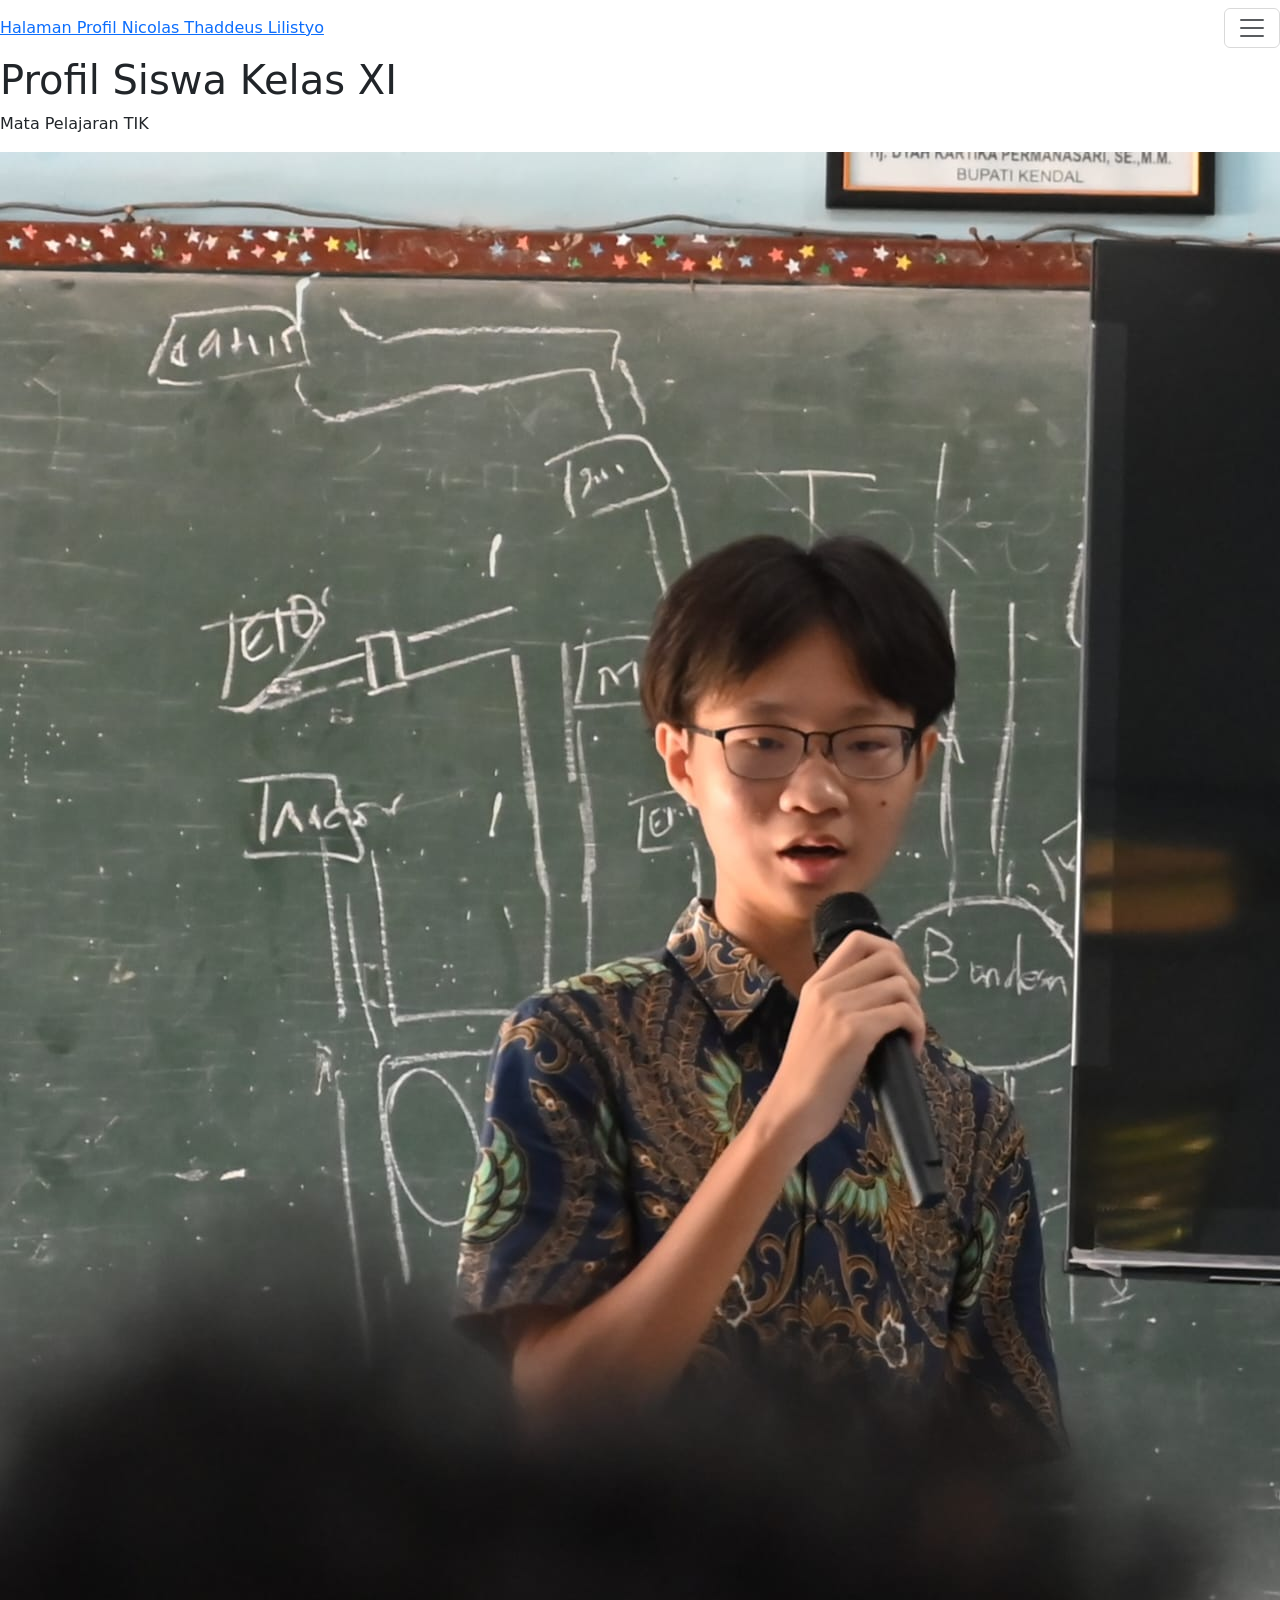
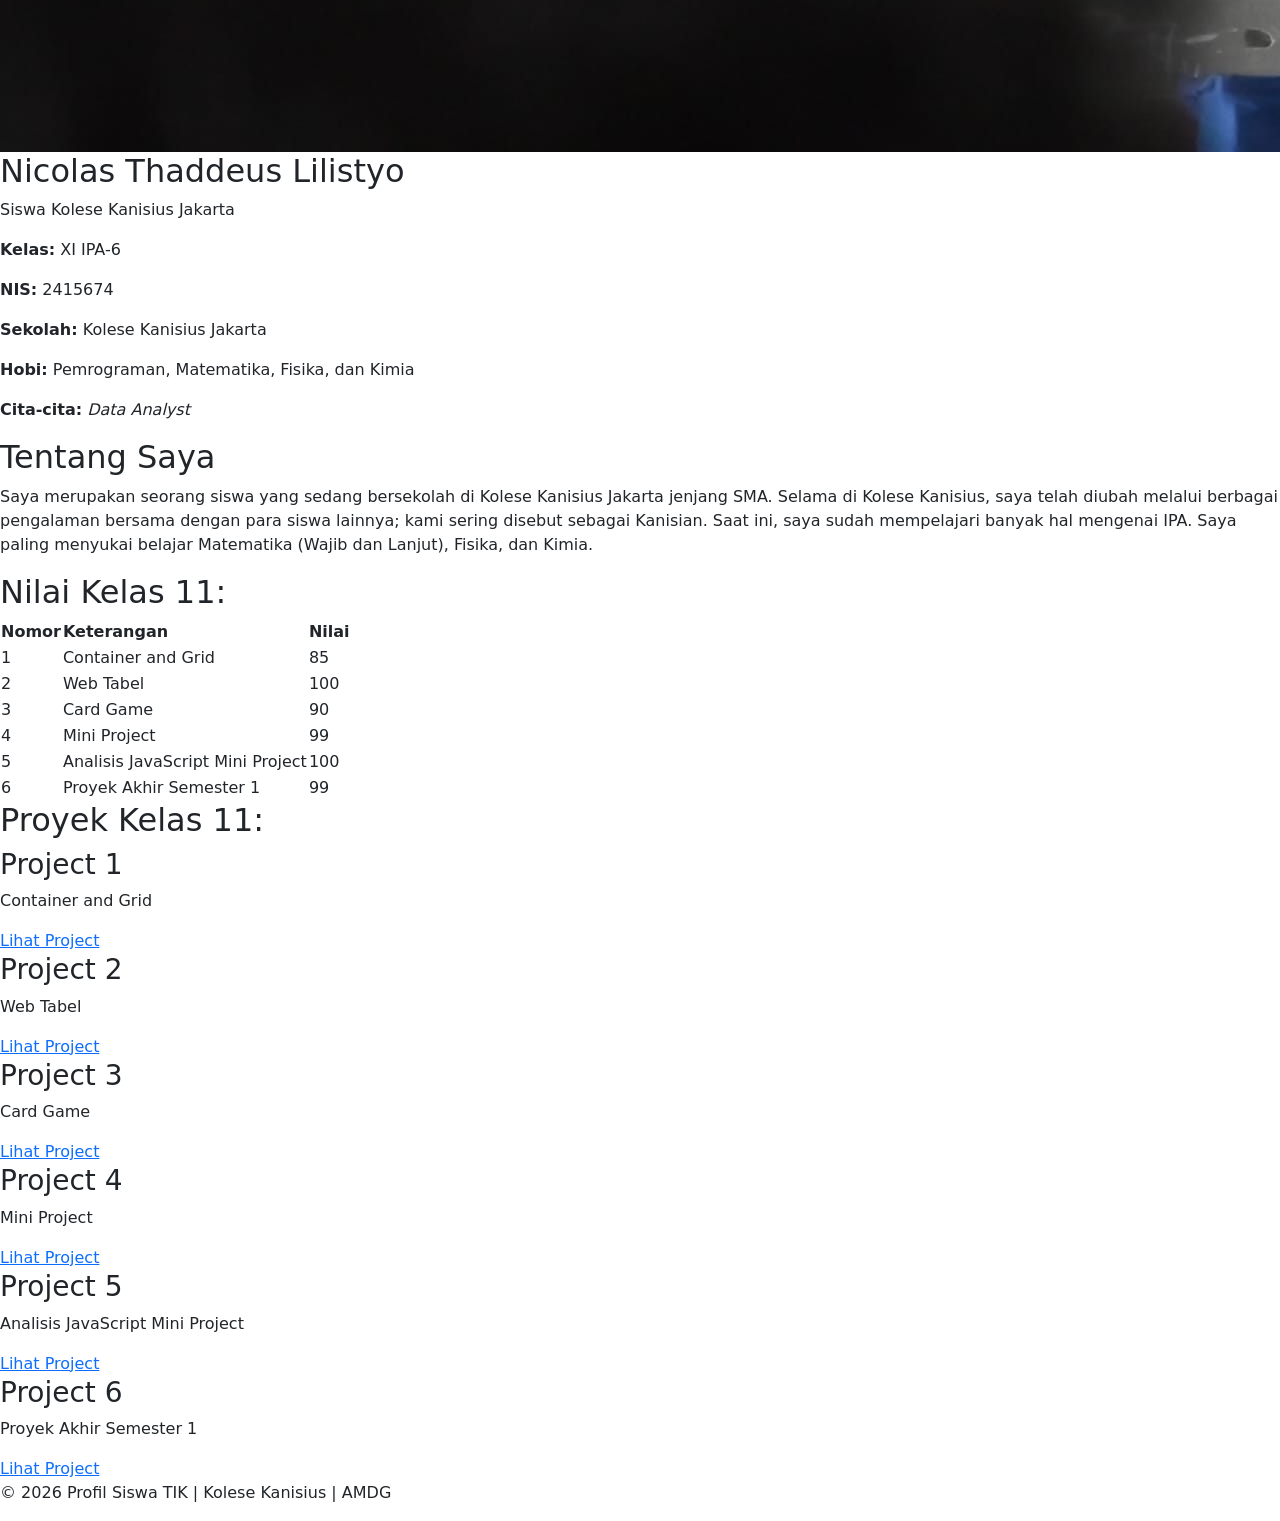
==== index.html @ 97c906dd "Add files via upload" ====
<!DOCTYPE html>
<html lang="en">
<head>
    <meta charset="UTF-8">
    <meta name="viewport" content="width=device-width, initial-scale=1.0">
    <title>Profil TIK: Nicolas Thaddeus Lilistyo</title>
    <link href="https://cdn.jsdelivr.net/npm/bootstrap@5.3.8/dist/css/bootstrap.min.css" rel="stylesheet" integrity="sha384-sRIl4kxILFvY47J16cr9ZwB07vP4J8+LH7qKQnuqkuIAvNWLzeN8tE5YBujZqJLB" crossorigin="anonymous">
    <link rel="stylesheet" href="/css/main.css">
    <script src="https://cdn.jsdelivr.net/npm/bootstrap@5.3.8/dist/js/bootstrap.bundle.min.js" integrity="sha384-FKyoEForCGlyvwx9Hj09JcYn3nv7wiPVlz7YYwJrWVcXK/BmnVDxM+D2scQbITxI" crossorigin="anonymous"></script>
</head>
<body>
    <nav class="navbar">
        <a class="navbar-name" href="#">Halaman Profil Nicolas Thaddeus Lilistyo</a>
        <button class="navbar-toggler" type="button" data-bs-toggle="collapse" data-bs-target="#navMenu"><span class="navbar-toggler-icon"></span></button>
        <div class="collapse navbar-collapse" id="navMenu">
            <ul class="navbar-nav ms-auto">
                <li class="nav-item"><a class="nav-link" href="#tentang">Tentang Saya</a></li>
                <li class="nav-item"><a class="nav-link" href="#nilai">Nilai</a></li>
                <li class="nav-item"><a class="nav-link" href="#proyek">Proyek</a></li>
            </ul>
            <button class="dark-mode" type="button">Mode Gelap</button>
        </div>
    </nav>

    <header>
        <h1>Profil Siswa Kelas XI</h1>
        <p>Mata Pelajaran TIK</p>
    </header>

    <section id="profil">
        <div class="profile-card">
            <img src="/profil.jpeg" alt="Foto Profil">
            <h2>Nicolas Thaddeus Lilistyo</h2>
            <p>Siswa Kolese Kanisius Jakarta</p>
            <div class="biodata">
                <p><b>Kelas:</b> XI IPA-6</p>
                <p><b>NIS:</b> 2415674</p>
                <p><b>Sekolah:</b> Kolese Kanisius Jakarta</p>
                <p><b>Hobi:</b> Pemrograman, Matematika, Fisika, dan Kimia</p>
                <p><b>Cita-cita:</b> <i>Data Analyst</i></p>
            </div>
        </div>
    </section>

    <section id="tentang">
        <h2>Tentang Saya</h2>
        <p>Saya merupakan seorang siswa yang sedang bersekolah di Kolese Kanisius Jakarta jenjang SMA. Selama di Kolese Kanisius, saya telah diubah melalui berbagai pengalaman bersama dengan para siswa lainnya; kami sering disebut sebagai Kanisian. Saat ini, saya sudah mempelajari banyak hal mengenai IPA. Saya paling menyukai belajar Matematika (Wajib dan Lanjut), Fisika, dan Kimia.</p>
    </section>

    <section id="nilai">
        <h2>Nilai Kelas 11:</h2>
        <table>
            <thead>
                <tr>
                    <th>Nomor</th>
                    <th>Keterangan</th>
                    <th>Nilai</th>
                </tr>
            </thead>
            <tbody>
                <tr>
                    <td>1</td>
                    <td>Container and Grid</td>
                    <td>85</td>
                </tr>
                <tr>
                    <td>2</td>
                    <td>Web Tabel</td>
                    <td>100</td>
                </tr>
                <tr>
                    <td>3</td>
                    <td>Card Game</td>
                    <td>90</td>
                </tr>
                <tr>
                    <td>4</td>
                    <td>Mini Project</td>
                    <td>99</td>
                </tr>
                <tr>
                    <td>5</td>
                    <td>Analisis JavaScript Mini Project</td>
                    <td>100</td>
                </tr>
                <tr>
                    <td>6</td>
                    <td>Proyek Akhir Semester 1</td>
                    <td>99</td>
                </tr>
            </tbody>
        </table>
    </section>

    <section id="proyek">
        <h2>Proyek Kelas 11:</h2>
        <div class="project-container">
            <div class="project-card">
                <h3>Project 1</h3>
                <p>Container and Grid</p>
                <a href="project1.html">Lihat Project</a>
            </div>
            <div class="project-card">
                <h3>Project 2</h3>
                <p>Web Tabel</p>
                <a href="project2.html">Lihat Project</a>
            </div>
            <div class="project-card">
                <h3>Project 3</h3>
                <p>Card Game</p>
                <a href="project3.html">Lihat Project</a>
            </div>
            <div class="project-card">
                <h3>Project 4</h3>
                <p>Mini Project</p>
                <a href="project4.html">Lihat Project</a>
            </div>
            <div class="project-card">
                <h3>Project 5</h3>
                <p>Analisis JavaScript Mini Project</p>
                <a href="project5.html">Lihat Project</a>
            </div>
            <div class="project-card">
                <h3>Project 6</h3>
                <p>Proyek Akhir Semester 1</p>
                <a href="project6.html">Lihat Project</a>
            </div>
        </div>
    </section>

    <footer>
        <p>© 2026 Profil Siswa TIK | Kolese Kanisius | AMDG</p>
    </footer>

    <script src="/js/script.js"></script>
</body>
</html>
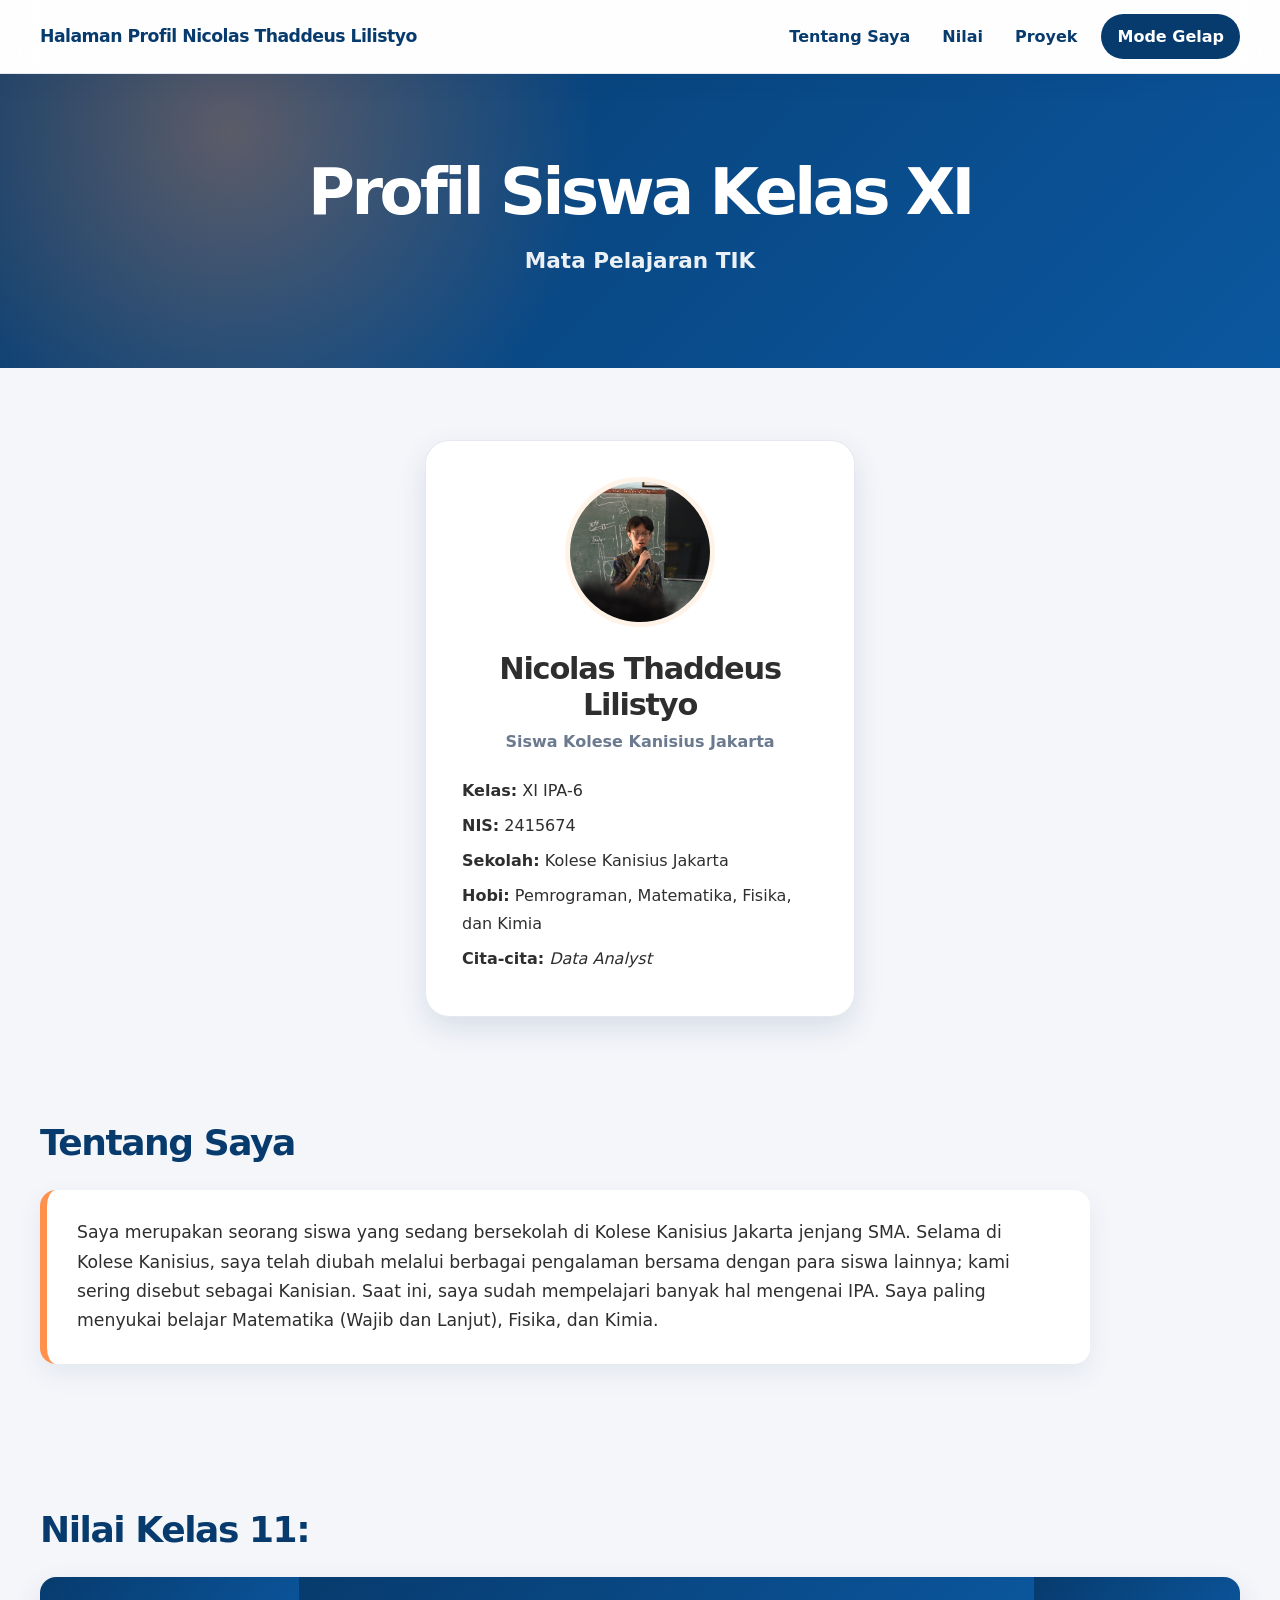
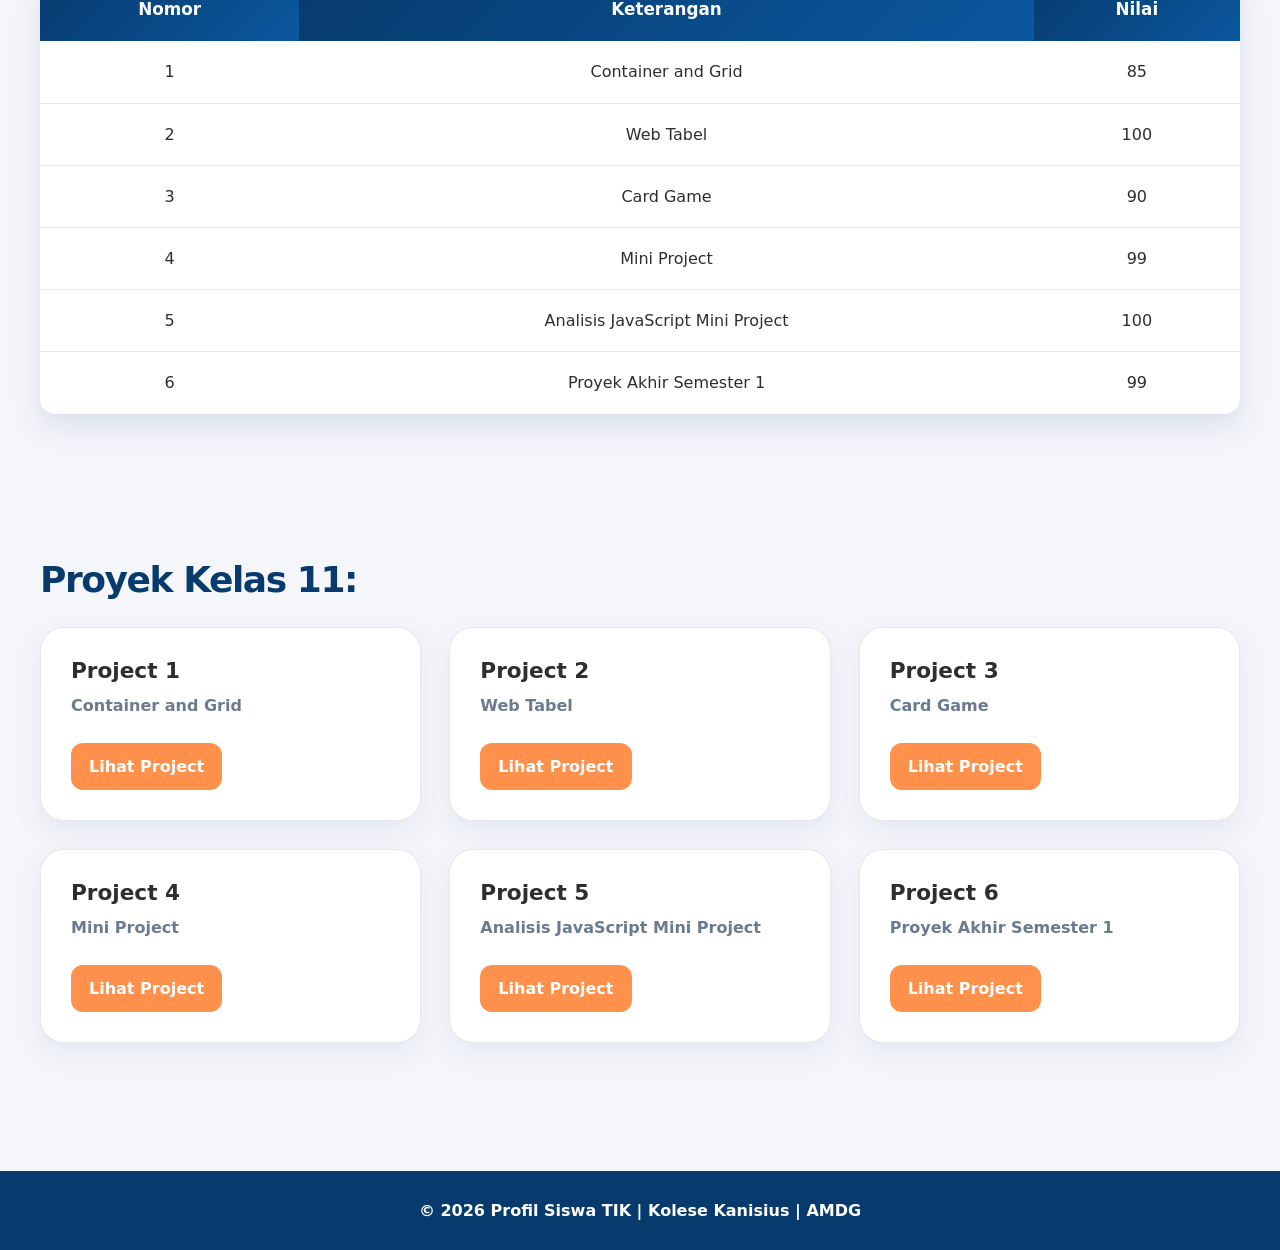
==== commit f1891132: "Update index.html" ====
--- a/index.html
+++ b/index.html
@@ -5,7 +5,7 @@
     <meta name="viewport" content="width=device-width, initial-scale=1.0">
     <title>Profil TIK: Nicolas Thaddeus Lilistyo</title>
     <link href="https://cdn.jsdelivr.net/npm/bootstrap@5.3.8/dist/css/bootstrap.min.css" rel="stylesheet" integrity="sha384-sRIl4kxILFvY47J16cr9ZwB07vP4J8+LH7qKQnuqkuIAvNWLzeN8tE5YBujZqJLB" crossorigin="anonymous">
-    <link rel="stylesheet" href="/css/main.css">
+    <link rel="stylesheet" href="main.css">
     <script src="https://cdn.jsdelivr.net/npm/bootstrap@5.3.8/dist/js/bootstrap.bundle.min.js" integrity="sha384-FKyoEForCGlyvwx9Hj09JcYn3nv7wiPVlz7YYwJrWVcXK/BmnVDxM+D2scQbITxI" crossorigin="anonymous"></script>
 </head>
 <body>
@@ -132,6 +132,6 @@
         <p>© 2026 Profil Siswa TIK | Kolese Kanisius | AMDG</p>
     </footer>
 
-    <script src="/js/script.js"></script>
+    <script src="script.js"></script>
 </body>
-</html>+</html>
--- a/main.css
+++ b/main.css
@@ -0,0 +1,694 @@
+@import url("https://fonts.googleapis.com/css2?family=Plus+Jakarta+Sans:wght@400;500;600;700;800;900&display=swap");
+
+:root {
+  --primary: #FF914D;
+  --primary-dark: #E97932;
+  --primary-soft: #FFF3E8;
+
+  --navy: #073B6D;
+  --navy-2: #0B579F;
+
+  --bg: #F5F6FA;
+  --card-bg: #FFFFFF;
+  --text: #2E2E2E;
+  --muted: #6B7A8F;
+  --border: #E3E7EE;
+
+  --shadow-soft: 0 12px 30px rgba(7, 59, 109, 0.12);
+  --shadow-hover: 0 18px 45px rgba(255, 145, 77, 0.26);
+
+  --radius-lg: 24px;
+  --radius-md: 16px;
+
+  --container-width: 1200px;
+}
+
+* {
+  box-sizing: border-box;
+}
+
+html {
+  scroll-behavior: smooth;
+}
+
+body {
+  margin: 0 !important;
+  background: var(--bg) !important;
+  color: var(--text);
+  font-family: "Plus Jakarta Sans", system-ui, -apple-system, BlinkMacSystemFont, "Segoe UI", sans-serif !important;
+  line-height: 1.7;
+}
+
+section {
+  scroll-margin-top: 95px;
+}
+
+.navbar {
+  position: sticky !important;
+  top: 0;
+  z-index: 1000;
+
+  display: flex !important;
+  align-items: center;
+  gap: 20px;
+
+  width: 100%;
+  padding: 14px max(24px, calc((100% - var(--container-width)) / 2)) !important;
+
+  background: rgba(255, 255, 255, 0.9) !important;
+  backdrop-filter: blur(16px);
+  border-bottom: 1px solid rgba(227, 231, 238, 0.9);
+  box-shadow: 0 8px 24px rgba(7, 59, 109, 0.06);
+}
+
+.navbar-name {
+  color: var(--navy);
+  font-size: 1.08rem;
+  font-weight: 900;
+  text-decoration: none;
+  letter-spacing: -0.03em;
+  white-space: nowrap;
+}
+
+.navbar-name:hover {
+  color: var(--primary);
+}
+
+.navbar-toggler {
+  display: none !important;
+  margin-left: auto;
+  border: 1px solid var(--border) !important;
+  border-radius: 12px !important;
+  padding: 8px 10px !important;
+}
+
+.navbar-toggler:focus {
+  box-shadow: 0 0 0 4px rgba(255, 145, 77, 0.2) !important;
+}
+
+.navbar-collapse {
+  display: flex !important;
+  align-items: center;
+  justify-content: flex-end;
+  flex-basis: auto !important;
+  flex-grow: 1;
+}
+
+.navbar-nav {
+  display: flex;
+  flex-direction: row !important;
+  align-items: center;
+  gap: 8px;
+}
+
+.nav-link {
+  color: var(--navy) !important;
+  font-weight: 750 !important;
+  padding: 8px 12px !important;
+  border-radius: 999px;
+  transition: color 0.25s ease, background-color 0.25s ease, transform 0.25s ease;
+  white-space: nowrap;
+}
+
+.nav-link:hover {
+  color: var(--primary) !important;
+  background: var(--primary-soft);
+  transform: translateY(-1px);
+}
+
+.dark-mode {
+  margin-left: 12px;
+  border: none;
+  border-radius: 999px;
+  padding: 9px 16px;
+  background: var(--navy);
+  color: #fff;
+  font-weight: 800;
+  cursor: pointer;
+  white-space: nowrap;
+  transition: transform 0.25s ease, background-color 0.25s ease, box-shadow 0.25s ease;
+}
+
+.dark-mode:hover {
+  background: var(--primary);
+  transform: translateY(-2px);
+  box-shadow: 0 10px 24px rgba(255, 145, 77, 0.3);
+}
+
+header {
+  padding: 80px 24px 88px;
+  text-align: center;
+  color: #fff;
+  background:
+    radial-gradient(circle at 18% 20%, rgba(255, 145, 77, 0.34), transparent 34%),
+    linear-gradient(135deg, var(--navy), var(--navy-2));
+}
+
+header h1 {
+  margin: 0;
+  font-size: clamp(2.2rem, 5vw, 4rem);
+  font-weight: 900;
+  letter-spacing: -0.055em;
+}
+
+header p {
+  margin: 12px 0 0;
+  font-size: clamp(1rem, 2vw, 1.35rem);
+  font-weight: 700;
+  opacity: 0.92;
+}
+
+section {
+  width: min(var(--container-width), calc(100% - 48px));
+  margin: 0 auto;
+  padding: 72px 0;
+}
+
+section h2 {
+  margin: 0 0 26px;
+  color: var(--navy);
+  font-size: clamp(1.6rem, 3vw, 2.25rem);
+  font-weight: 900;
+  letter-spacing: -0.04em;
+}
+
+section > p {
+  max-width: 1050px;
+  margin: 0;
+  font-size: 1.08rem;
+}
+
+#profil {
+  display: flex;
+  justify-content: center;
+  padding-top: 72px;
+  padding-bottom: 56px;
+}
+
+.profile-card {
+  width: min(430px, 100%);
+  padding: 36px;
+  text-align: center;
+  background: var(--card-bg);
+  border: 1px solid rgba(227, 231, 238, 0.9);
+  border-radius: var(--radius-lg);
+  box-shadow: var(--shadow-soft);
+  animation: fadeUp 0.75s ease both;
+  transition: transform 0.3s ease, box-shadow 0.3s ease;
+}
+
+.profile-card:hover {
+  transform: translateY(-8px);
+  box-shadow: var(--shadow-hover);
+}
+
+.profile-card img {
+  width: 150px;
+  height: 150px;
+  display: block;
+  margin: 0 auto 24px;
+  object-fit: cover;
+  border-radius: 50%;
+  background:
+    radial-gradient(circle at 35% 30%, #fff 0 10%, transparent 12%),
+    linear-gradient(135deg, var(--primary-soft), #FFD2B8);
+  border: 5px solid var(--primary-soft);
+}
+
+.profile-card h2 {
+  margin: 0 0 4px;
+  color: var(--text);
+  font-size: 1.9rem;
+  font-weight: 900;
+}
+
+.profile-card > p {
+  margin: 0 0 22px;
+  color: var(--muted);
+  font-weight: 700;
+}
+
+.biodata {
+  margin-top: 20px;
+  text-align: left;
+}
+
+.biodata p {
+  margin: 8px 0;
+  font-size: 1rem;
+}
+
+#tentang {
+  padding-top: 48px;
+}
+
+#tentang p {
+  background: var(--card-bg);
+  padding: 28px 30px;
+  border-left: 7px solid var(--primary);
+  border-radius: var(--radius-md);
+  box-shadow: 0 10px 26px rgba(7, 59, 109, 0.08);
+}
+
+#nilai table {
+  width: 100%;
+  overflow: hidden;
+  border-collapse: separate;
+  border-spacing: 0;
+  background: var(--card-bg);
+  border-radius: var(--radius-md);
+  box-shadow: var(--shadow-soft);
+}
+
+#nilai thead th {
+  padding: 18px;
+  background: linear-gradient(135deg, var(--navy), var(--navy-2));
+  color: #fff;
+  font-size: 1.05rem;
+  text-align: center;
+}
+
+#nilai tbody td {
+  padding: 17px 18px;
+  border-bottom: 1px solid var(--border);
+  text-align: center;
+  font-size: 1rem;
+}
+
+#nilai tbody tr:last-child td {
+  border-bottom: none;
+}
+
+#nilai tbody tr {
+  transition: background-color 0.25s ease;
+}
+
+#nilai tbody tr:hover {
+  background: var(--primary-soft);
+}
+
+.project-container {
+  display: grid;
+  grid-template-columns: repeat(3, 1fr);
+  gap: 28px;
+}
+
+.project-card {
+  position: relative;
+  overflow: hidden;
+
+  min-height: 190px;
+  padding: 30px;
+  background: var(--card-bg);
+  border: 1px solid rgba(227, 231, 238, 0.9);
+  border-radius: var(--radius-lg);
+  box-shadow: 0 10px 28px rgba(7, 59, 109, 0.08);
+
+  animation: fadeUp 0.75s ease both;
+  transition:
+    transform 0.3s ease,
+    box-shadow 0.3s ease,
+    border-color 0.3s ease;
+}
+
+.project-card::before {
+  content: "";
+  position: absolute;
+  inset: 0;
+  background: radial-gradient(
+    circle at 20% 20%,
+    rgba(255, 145, 77, 0.22),
+    transparent 45%
+  );
+  opacity: 0;
+  transition: opacity 0.3s ease;
+  pointer-events: none;
+}
+
+.project-card:hover {
+  transform: translateY(-10px) scale(1.015);
+  border-color: rgba(255, 145, 77, 0.55);
+  box-shadow: var(--shadow-hover);
+}
+
+.project-card:hover::before {
+  opacity: 1;
+}
+
+.project-card h3 {
+  position: relative;
+  margin: 0 0 8px;
+  color: var(--text);
+  font-size: 1.35rem;
+  font-weight: 900;
+}
+
+.project-card p {
+  position: relative;
+  margin: 0 0 24px;
+  color: var(--muted);
+  font-weight: 650;
+}
+
+.project-card a {
+  position: relative;
+  display: inline-flex;
+  align-items: center;
+  justify-content: center;
+
+  padding: 10px 18px;
+  background: var(--primary);
+  color: #fff;
+  border-radius: 12px;
+  text-decoration: none;
+  font-weight: 850;
+
+  transition: background-color 0.25s ease, transform 0.25s ease, box-shadow 0.25s ease;
+}
+
+.project-card a:hover {
+  background: var(--primary-dark);
+  color: #fff;
+  transform: translateY(-2px);
+  box-shadow: 0 10px 20px rgba(255, 145, 77, 0.28);
+}
+
+.project-card:nth-child(1) { animation-delay: 0.05s; }
+.project-card:nth-child(2) { animation-delay: 0.10s; }
+.project-card:nth-child(3) { animation-delay: 0.15s; }
+.project-card:nth-child(4) { animation-delay: 0.20s; }
+.project-card:nth-child(5) { animation-delay: 0.25s; }
+.project-card:nth-child(6) { animation-delay: 0.30s; }
+
+footer {
+  margin-top: 56px;
+  padding: 26px 24px;
+  text-align: center;
+  background: var(--navy);
+  color: #fff;
+}
+
+footer p {
+  margin: 0;
+  font-weight: 700;
+}
+
+body.dark,
+body.dark-mode,
+html[data-theme="dark"] body {
+  --bg: #0B1F1A;
+  --card-bg: #102A23;
+  --text: #F5F5F5;
+  --muted: #B8C7BF;
+  --border: #24463A;
+
+  --primary: #FF914D;
+  --primary-dark: #E97932;
+  --primary-soft: rgba(255, 145, 77, 0.14);
+
+  --shadow-soft: 0 12px 32px rgba(0, 0, 0, 0.38);
+  --shadow-hover: 0 18px 45px rgba(255, 145, 77, 0.2);
+}
+
+body.dark .navbar,
+body.dark-mode .navbar,
+html[data-theme="dark"] body .navbar {
+  background: rgba(11, 31, 26, 0.9) !important;
+  border-bottom-color: rgba(36, 70, 58, 0.9);
+  box-shadow: 0 8px 24px rgba(0, 0, 0, 0.28);
+}
+
+body.dark .navbar-name,
+body.dark-mode .navbar-name,
+html[data-theme="dark"] body .navbar-name,
+body.dark .nav-link,
+body.dark-mode .nav-link,
+html[data-theme="dark"] body .nav-link {
+  color: #F5F5F5 !important;
+}
+
+body.dark .navbar-name:hover,
+body.dark-mode .navbar-name:hover,
+html[data-theme="dark"] body .navbar-name:hover,
+body.dark .nav-link:hover,
+body.dark-mode .nav-link:hover,
+html[data-theme="dark"] body .nav-link:hover {
+  color: var(--primary) !important;
+  background: rgba(255, 145, 77, 0.12);
+}
+
+body.dark .navbar-toggler,
+body.dark-mode .navbar-toggler,
+html[data-theme="dark"] body .navbar-toggler {
+  border-color: var(--border) !important;
+  background: rgba(255, 255, 255, 0.04);
+}
+
+body.dark header,
+body.dark-mode header,
+html[data-theme="dark"] body header {
+  background:
+    radial-gradient(circle at 20% 20%, rgba(255, 145, 77, 0.32), transparent 34%),
+    linear-gradient(135deg, #0B1F1A, #12372A);
+}
+
+body.dark section h2,
+body.dark-mode section h2,
+html[data-theme="dark"] body section h2 {
+  color: #F5F5F5;
+}
+
+body.dark .profile-card,
+body.dark-mode .profile-card,
+html[data-theme="dark"] body .profile-card,
+body.dark .project-card,
+body.dark-mode .project-card,
+html[data-theme="dark"] body .project-card {
+  background: var(--card-bg);
+  border-color: var(--border);
+}
+
+body.dark .profile-card img,
+body.dark-mode .profile-card img,
+html[data-theme="dark"] body .profile-card img {
+  border-color: rgba(255, 145, 77, 0.22);
+}
+
+body.dark .profile-card h2,
+body.dark-mode .profile-card h2,
+html[data-theme="dark"] body .profile-card h2,
+body.dark .project-card h3,
+body.dark-mode .project-card h3,
+html[data-theme="dark"] body .project-card h3 {
+  color: var(--text);
+}
+
+body.dark .profile-card > p,
+body.dark-mode .profile-card > p,
+html[data-theme="dark"] body .profile-card > p,
+body.dark .project-card p,
+body.dark-mode .project-card p,
+html[data-theme="dark"] body .project-card p {
+  color: var(--muted);
+}
+
+body.dark #tentang p,
+body.dark-mode #tentang p,
+html[data-theme="dark"] body #tentang p {
+  background: var(--card-bg);
+  border-left-color: var(--primary);
+  color: var(--text);
+}
+
+body.dark #nilai table,
+body.dark-mode #nilai table,
+html[data-theme="dark"] body #nilai table {
+  background: var(--card-bg);
+}
+
+body.dark #nilai thead th,
+body.dark-mode #nilai thead th,
+html[data-theme="dark"] body #nilai thead th {
+  background: linear-gradient(135deg, #102A23, #1C4A3C);
+  color: #F5F5F5;
+}
+
+body.dark #nilai tbody td,
+body.dark-mode #nilai tbody td,
+html[data-theme="dark"] body #nilai tbody td {
+  color: var(--text);
+  border-bottom-color: var(--border);
+}
+
+body.dark #nilai tbody tr:hover,
+body.dark-mode #nilai tbody tr:hover,
+html[data-theme="dark"] body #nilai tbody tr:hover {
+  background: rgba(255, 145, 77, 0.12);
+}
+
+body.dark .project-card a,
+body.dark-mode .project-card a,
+html[data-theme="dark"] body .project-card a,
+body.dark .dark-mode,
+body.dark-mode .dark-mode,
+html[data-theme="dark"] body .dark-mode {
+  background: var(--primary);
+  color: #0B1F1A;
+}
+
+body.dark .project-card a:hover,
+body.dark-mode .project-card a:hover,
+html[data-theme="dark"] body .project-card a:hover,
+body.dark .dark-mode:hover,
+body.dark-mode .dark-mode:hover,
+html[data-theme="dark"] body .dark-mode:hover {
+  background: #FFB27A;
+  color: #0B1F1A;
+}
+
+body.dark footer,
+body.dark-mode footer,
+html[data-theme="dark"] body footer {
+  background: #081A16;
+  color: #F5F5F5;
+  border-top: 1px solid var(--border);
+}
+
+@keyframes fadeUp {
+  from {
+    opacity: 0;
+    transform: translateY(24px);
+  }
+
+  to {
+    opacity: 1;
+    transform: translateY(0);
+  }
+}
+
+@media (max-width: 1100px) {
+  .navbar {
+    padding-left: 18px !important;
+    padding-right: 18px !important;
+    flex-wrap: wrap;
+  }
+
+  .navbar-toggler {
+    display: block !important;
+  }
+
+  .navbar-collapse {
+    display: none !important;
+    width: 100%;
+    flex-basis: 100% !important;
+    align-items: flex-start;
+    justify-content: flex-start;
+  }
+
+  .navbar-collapse.show {
+    display: block !important;
+  }
+
+  .navbar-nav {
+    flex-direction: column !important;
+    align-items: flex-start;
+    gap: 6px;
+    padding-top: 14px;
+  }
+
+  .nav-link {
+    display: inline-block;
+  }
+
+  .dark-mode {
+    margin: 12px 0 0;
+  }
+}
+
+@media (max-width: 992px) {
+  header {
+    padding-top: 64px;
+    padding-bottom: 70px;
+  }
+
+  section {
+    width: min(100% - 36px, var(--container-width));
+    padding: 56px 0;
+  }
+
+  .project-container {
+    grid-template-columns: repeat(2, 1fr);
+  }
+}
+
+@media (max-width: 640px) {
+  .navbar {
+    padding: 14px 16px !important;
+  }
+
+  .navbar-name {
+    font-size: 0.98rem;
+  }
+
+  header {
+    padding: 58px 18px 64px;
+  }
+
+  section {
+    width: calc(100% - 28px);
+    padding: 46px 0;
+  }
+
+  #profil {
+    padding-top: 46px;
+  }
+
+  .profile-card {
+    padding: 28px 22px;
+    border-radius: 20px;
+  }
+
+  .profile-card img {
+    width: 124px;
+    height: 124px;
+  }
+
+  #tentang p {
+    padding: 22px;
+  }
+
+  #nilai {
+    overflow-x: auto;
+  }
+
+  #nilai table {
+    min-width: 620px;
+  }
+
+  .project-container {
+    grid-template-columns: 1fr;
+    gap: 18px;
+  }
+
+  .project-card {
+    min-height: 170px;
+    padding: 24px;
+  }
+
+  footer {
+    margin-top: 32px;
+  }
+}
+
+@media (prefers-reduced-motion: reduce) {
+  html {
+    scroll-behavior: auto;
+  }
+
+  *,
+  *::before,
+  *::after {
+    animation: none !important;
+    transition: none !important;
+  }
+}
